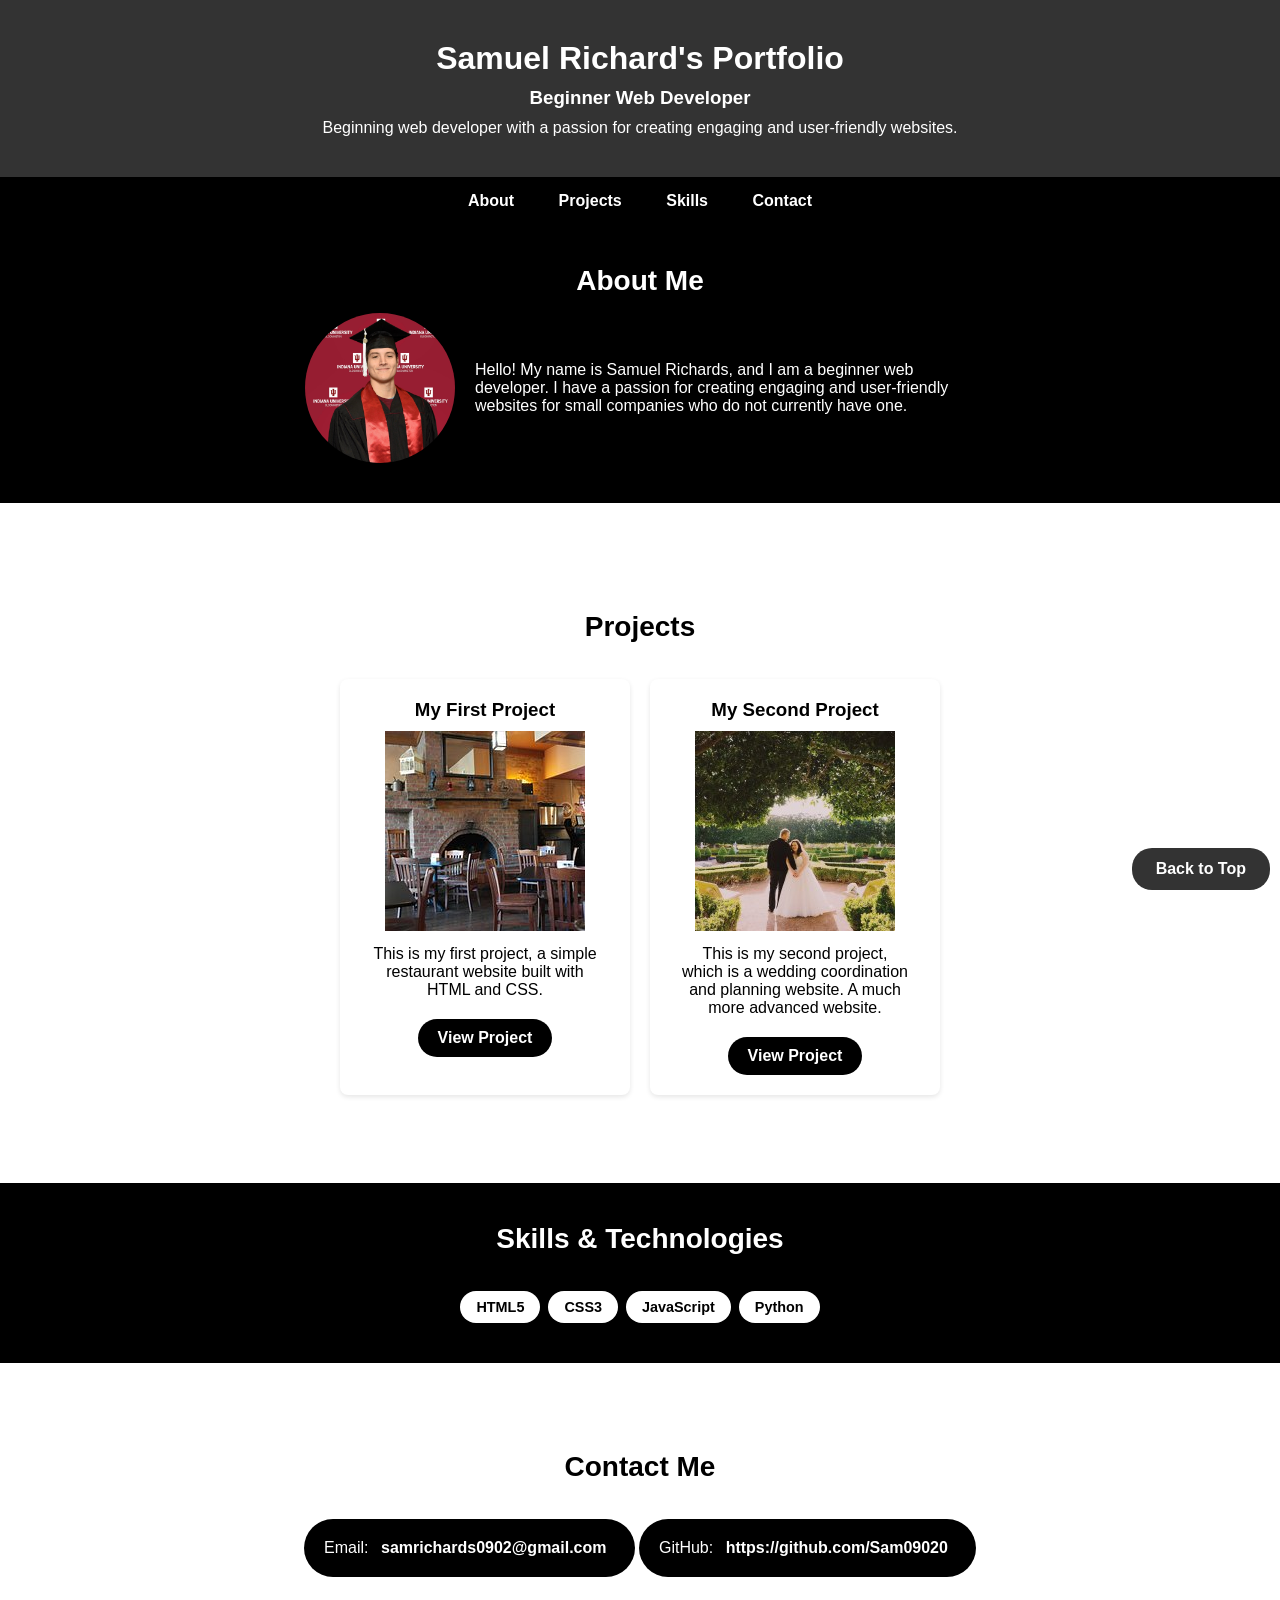
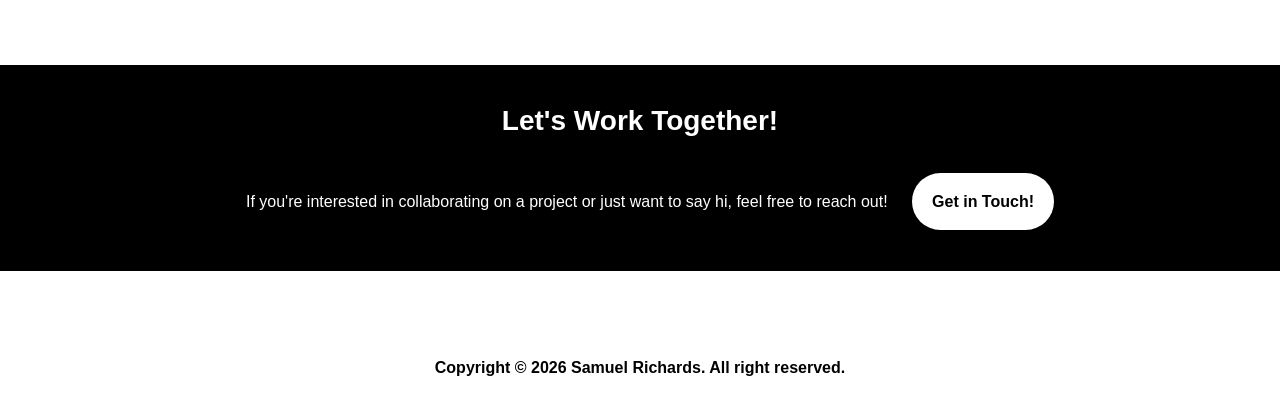
==== index.html @ c5b78bd3 "Added files" ====
<!DOCTYPE html>
<!--
    Name: Samuel Richards
    File Name: index.html
    Date: 4/3/2026
-->
<html lang="en">
  <head>
    <meta charset="UTF-8" />
    <meta name="viewport" content="width=device-width, initial-scale=1.0" />
    <title>Samuel Richard's Portfolio</title>
    <link rel="stylesheet" href="style.css" />
  </head>

  <body>
    <!-- The id attribute is unique in the document. Used for CSS and for navugaition links.-->
    <header id="home">
      <h1>Samuel Richard's Portfolio</h1>

      <h3 id = "tagline"> Beginner Web Developer</h3>
      <p id="tagline">
        Beginning web developer with a passion for creating engaging and user-friendly websites. 
        </p>
    </header>
 
    <nav>
        <a href="about">About </a>
        <a href="projects">Projects</a>
        <a href="skills">Skills</a>
        <a href="contact">Contact</a>
        
    </nav>
 
    <!-- no more than one <main> element without hidden attribute specified.-->
    <main>
      <section id="about">
        <h2>About Me</h2>
        <div class="about-content">
            <img
                src = "pic.jpg"
                alt = "Profile Picture"
            />
            <p>
                Hello! My name is Samuel Richards, and I am a beginner web developer. 
                I have a passion for creating engaging and user-friendly websites
                 for small companies who do not currently have one.
      </section>
 
      <section id="projects">
        <h2>Projects</h2>
        <div class="project-list">
            <div class="project-card">
                    <h3>My First Project</h3>
                    <img
                        src = "restaurantweb.jpg"
                        alt = "Project 1"
                    />
                    <p>This is my first project, a simple restaurant website built with HTML and CSS.</p>
                    <a href="rest.html">View Project</a>
            </div>
            <div class="project-card">
                    <h3>My Second Project</h3>
                    <img
                        src = "wedding.jpg"
                        alt = "Project 2"
                    />
                    <p>This is my second project, which is a wedding coordination and planning website. A much more advanced website.</p>
                    <a href="a">View Project</a>
            </div>
        </div>
      </section>
 
      <section id="skills">
        <h2>Skills & Technologies</h2>
        <ul>
           <li>HTML5</Li> 
            <li>CSS3</li>
            <li>JavaScript</li>
            <li>Python</li>
        </ul>
      </section>
 
      <section id="contact">
        <h2>Contact Me</h2>
        <p>Email: <a href="mailto:samrichards0902@gmail.com">samrichards0902@gmail.com</a></p>
        <p>GitHub: <a href="https://github.com/Sam09020">https://github.com/Sam09020</a></p>
      </section>
      
      <section class ="cta">
        <h2>Let's Work Together!</h2>
        <p>If you're interested in collaborating on a project or just want to say hi, feel free to reach out!</p>
        <a href="mailto:samrichards0902@gmail.com">Get in Touch!</a>
      </section>

    </main>

    <div id = "top">
        <a href="#home">Back to Top</a>
    </div>

    <footer>
        <p>Copyright &copy; 2026 Samuel Richards. All right reserved.</p>
    </footer>

  </body>
</html>
---- style.css ----
/*
Author: Sam Richards
Date: 4/3/2026
File Name: styles.css
*/

/* We'll add styles here during the course */

*{
    margin: 0;
    padding: 0;
    border: 0;
}

body {
    font-family: Arial, Helvetica, sans-serif;
    background-color: white;
    color: black; /* Text Color */

}


header {
    background-color: #333;
    color: white;
    padding: 40px;
    text-align: center;
}

header h1 {
    margin-bottom: 10px;
    font-size: 2rem;
}

header h3 {
    margin-bottom: 10px;
}

/* nav*/
nav{
    background-color: black;
    color: #fff;
    padding: 15px;
    text-align: center;
}

nav a {
    color: #fff;
    margin: 0 10px;
    border-radius: 20px;
    text-decoration: none;
    font-weight: bold;
    padding: 10px;
}
nav a:hover {
    background-color: gray;
}
 
 
#about {
    padding: 40px 20px;
    background-color: black;
    color: white;
    text-align: center;
    margin-top: auto;
}

#about h2 {
    background-color: black;
    color: white;
    
}

.about-content {
    display: flex;
    align-items: center;
    justify-content: center;
    gap: 20px;
    flex-wrap: wrap;
}

.about-content img {
    width: 150px;
    border-radius: 50%;
    object-fit: cover;
}

.about-content p {
    max-width: 500px;
    text-align: left;
}
 
 
/* Projects */
#projects {
    padding: 40px 20px;
    background-color: white;
    text-align: center;
}

#projects h2 {
    padding: 20px;
}

.project-list {
    display: flex;
    flex-wrap: wrap;
    gap: 20px;
    justify-content: center;
}

.project-card {
    background-color: white;
    padding: 20px;
    width: 250px;
    border-radius: 8px;
    box-shadow: 0 2px 5px rgba(0, 0, 0, 0.1);
}

.project-card h3 {
    margin-bottom: 10px;
}
 
.project-card.img{
    width: 200px;
    height: 200px;
}

.project-card a {
    padding: 10px 20px;
    background-color: black;
    text-decoration: none;
    font-weight: bold;
    display: inline-block;
    margin-top: 10px;
    color: white;
    text-decoration: none;
    border-radius: 20px;
}

.project-card a:hover {
    background-color: gray;
}

.project-card p {
    padding: 10px;
    display: flex;
    flex-wrap: wrap;
    justify-content: center;
}

footer {
    background-color: white;
    color: black;
    padding: 20px;
    text-align: center;
    padding-top: 40px;
    font-weight: bold;
    
}
 
 
/* skills */

#skills {
    padding: 40px 20px;
    background-color: black;
    color: white;
    text-align: center
}

#skills h2 {
    padding-bottom: 20px;
}

#skills ul {
    display: flex;
    align-items: center;
    justify-content: center;
    flex-wrap: wrap;
    gap: 0.5rem;
    list-style: none;
    padding: 0;
}

#skills li{
    background: white;
    color: black;
    padding: .5rem 1rem;
    border-radius: 20px;
    font-size: .9rem;
    font-weight: bold;
}


#contact {
    padding: 40px 20px;
    text-align: center;
    background-color: white;
}

#contact h2 {
    padding-bottom: 20px;
}

#contact p {
    display: inline-block;
    text-align: left;
    background-color: black;
    color: white;
    padding: 20px;
    border-radius: 30px;
    
}


#contact a {
    color: white;
    font-weight: bold;
    padding: 8px;
    border-radius: 20px;
    text-decoration: none;

}

#contact a:hover{
    background-color: gray;
}
 
 
.cta {
    padding: 40px 20px;
    color: white;
    background-color: black;
    text-align: center;
}

.cta h2 {
    padding-bottom: 20px;
}

.cta p {
    padding: 20px;
    display: inline-block;
    text-align: left;

}
.cta a {
    background-color: white;
    color: black;
    padding: 20px;
    border-radius: 30px;
    font-weight: bold;
    text-decoration: none;
    font-weight: bold;
}
 
 
#top {
    
    position: fixed;
    bottom: 10px;
    right: 10px;
}

#top a {
    display: inline-block;
    background-color:#333;
    color: white;
    padding: 0.75rem 1.5rem;
    border-radius: 20px;
    text-decoration: none;
    font-weight: bold;
    margin-top: 1rem;
    position: fixed;
    bottom: 10px;
    right: 10px;
}

#top a:hover {
    background-color: black;
}

section {
  margin: 3rem 0;
}
 
h2 {
  font-size: 1.75rem;
  margin-bottom: 1rem;
  font-weight: 600;
}
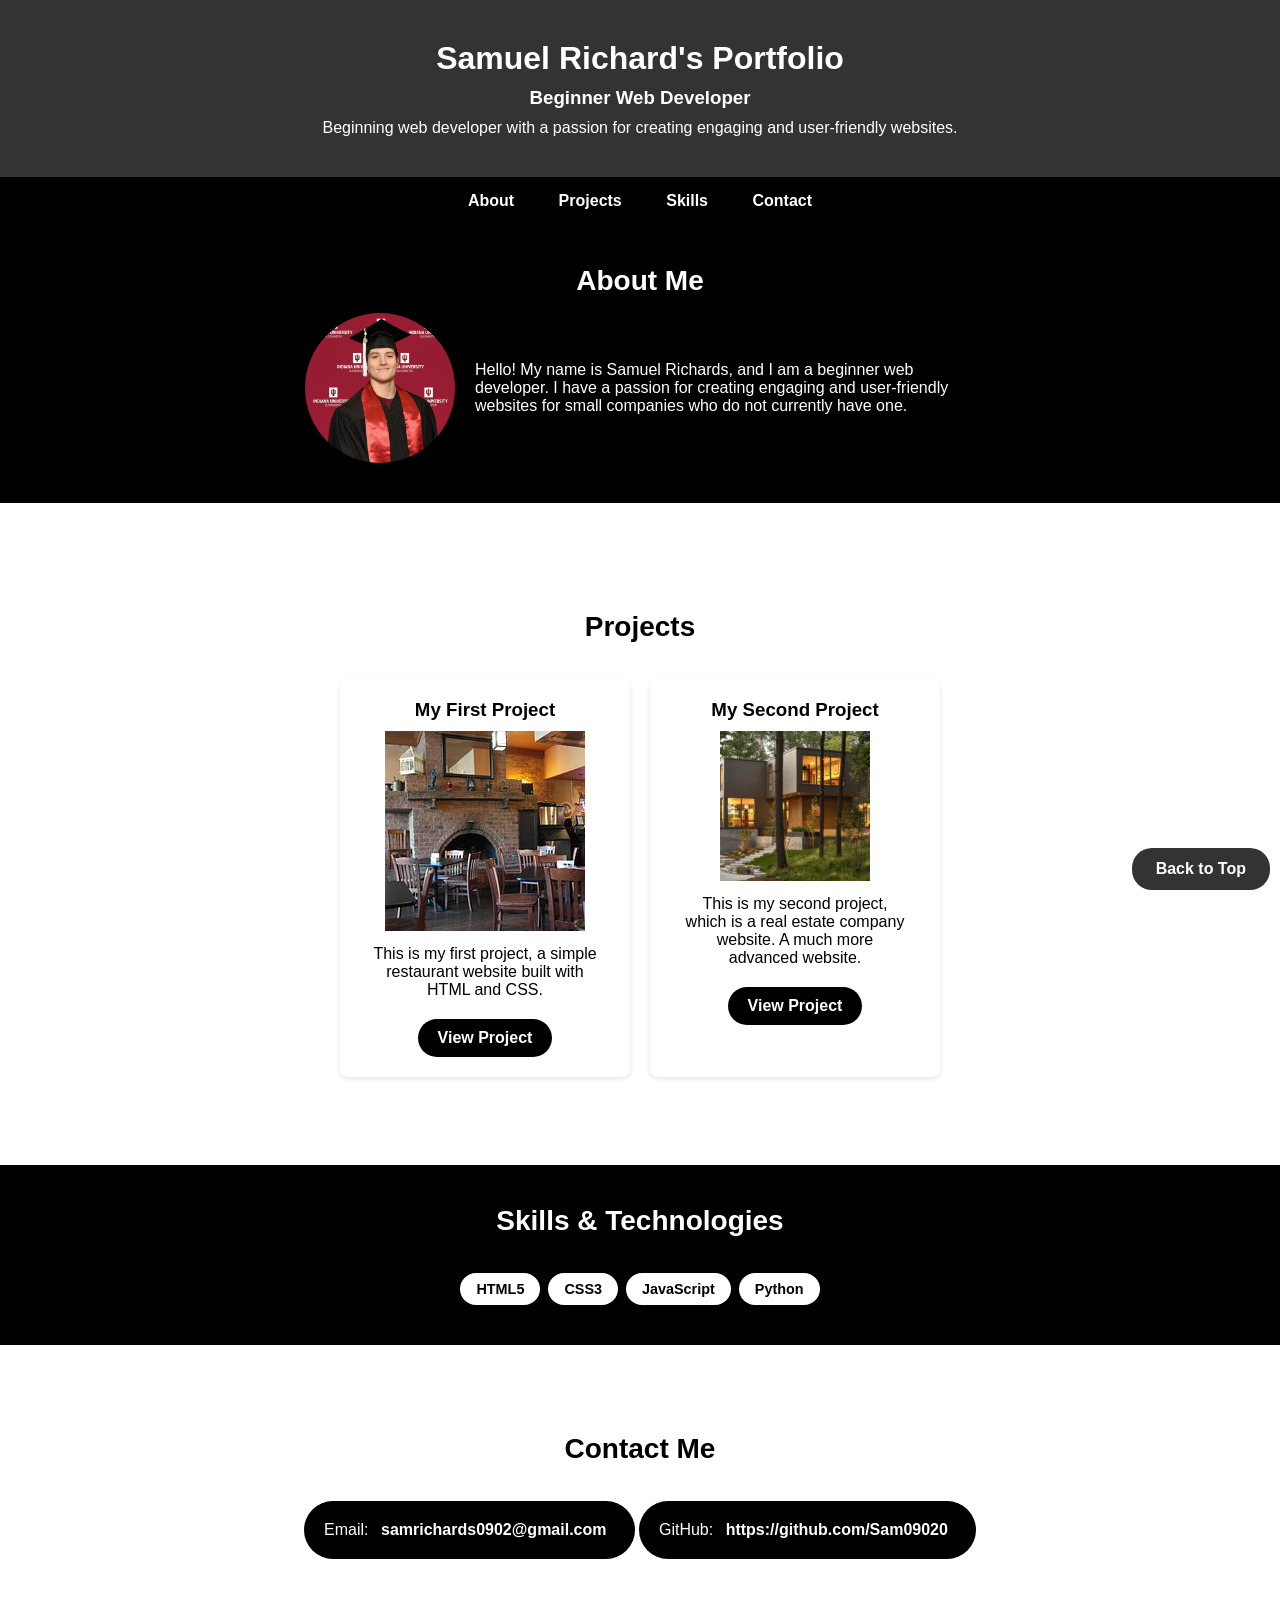
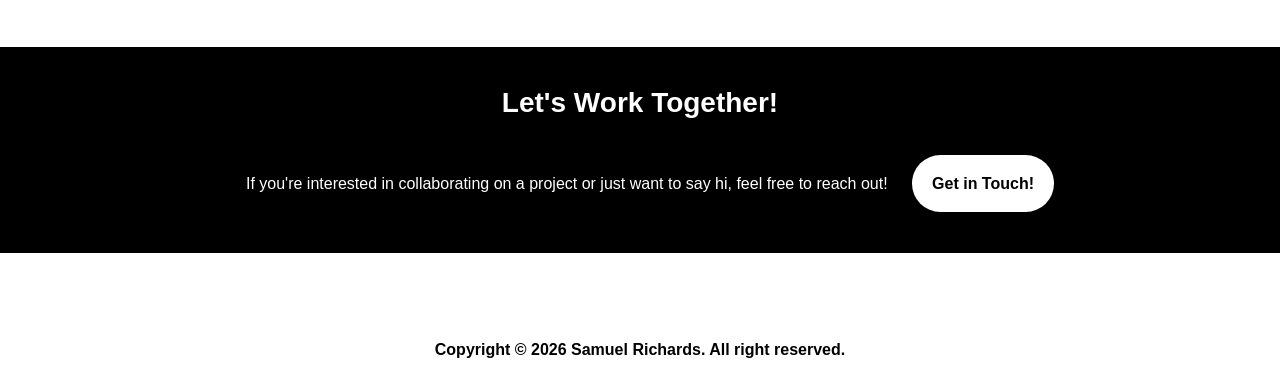
==== commit a4403bd3: "added realtor website" ====
--- a/index.html
+++ b/index.html
@@ -61,11 +61,11 @@
             <div class="project-card">
                     <h3>My Second Project</h3>
                     <img
-                        src = "wedding.jpg"
+                        src = "house1.png"
                         alt = "Project 2"
                     />
-                    <p>This is my second project, which is a wedding coordination and planning website. A much more advanced website.</p>
-                    <a href="a">View Project</a>
+                    <p>This is my second project, which is a real estate company website. A much more advanced website.</p>
+                    <a href="site_main.html">View Project</a>
             </div>
         </div>
       </section>
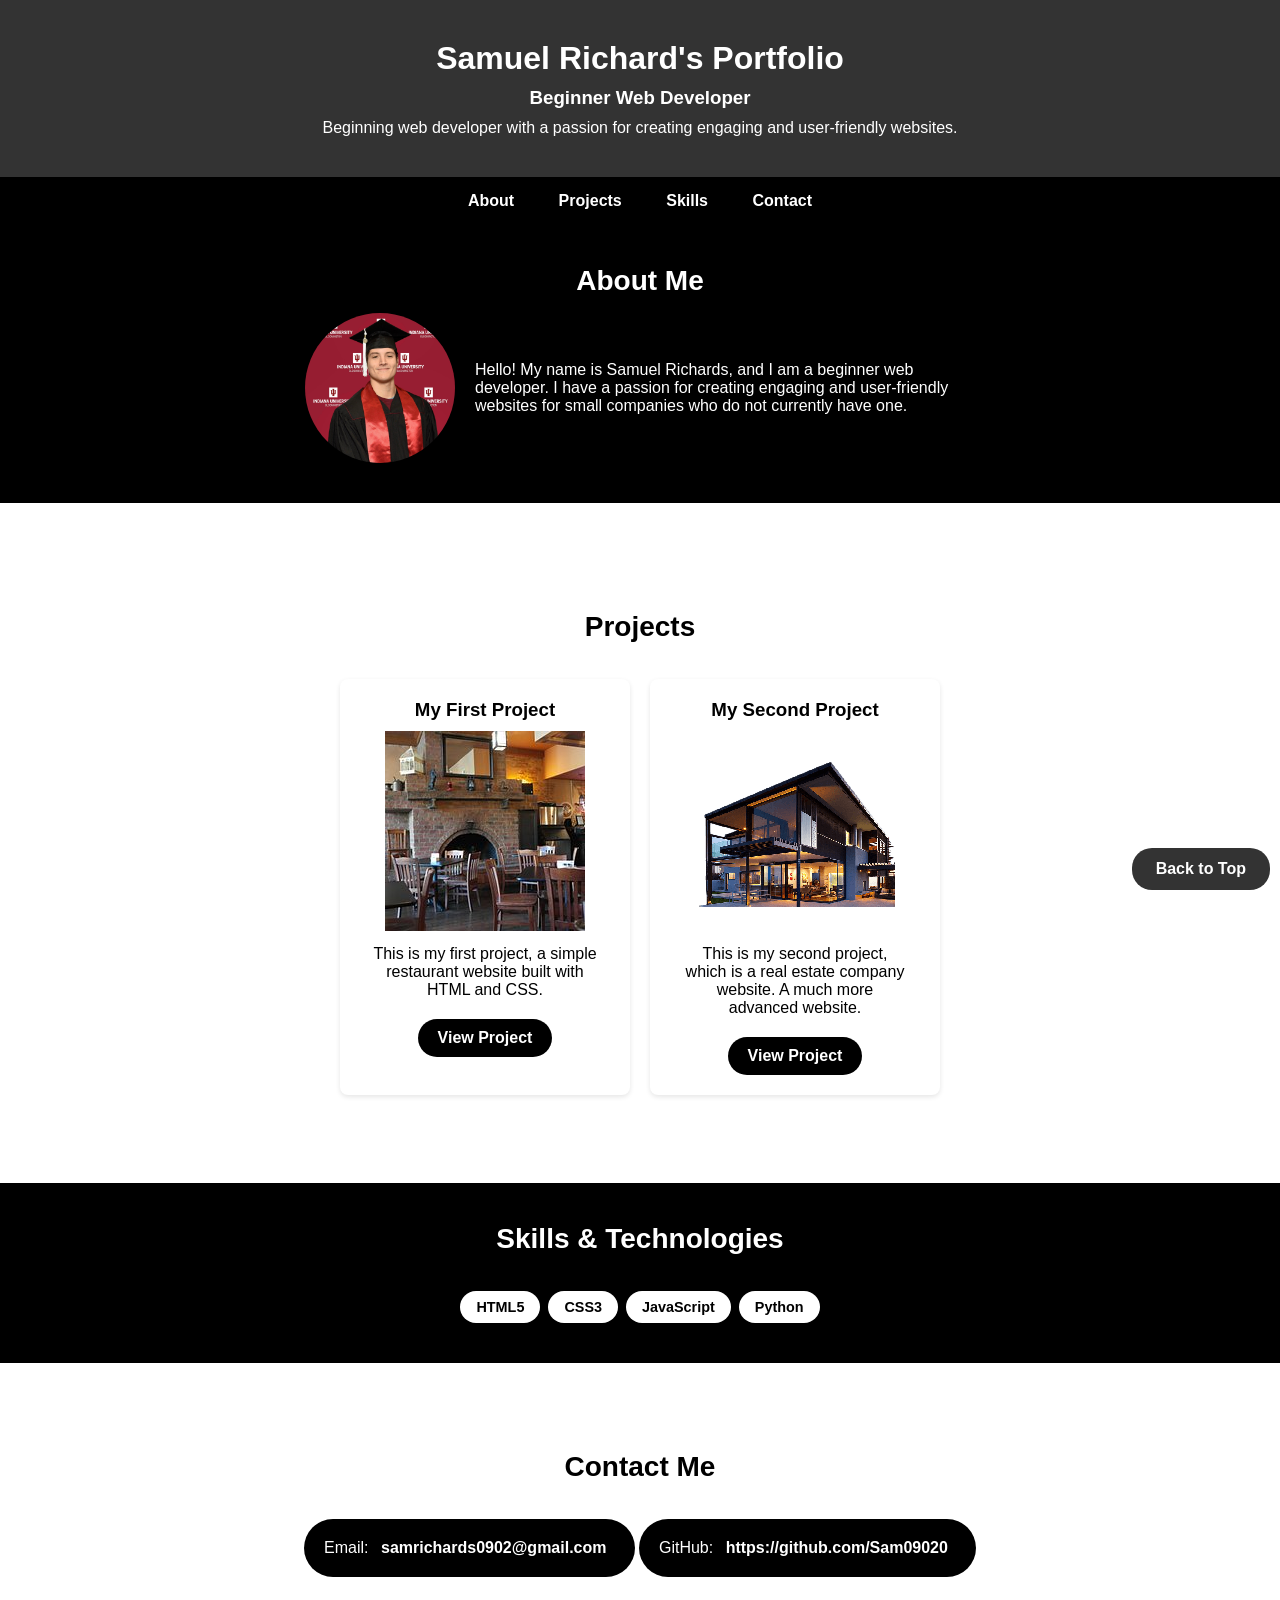
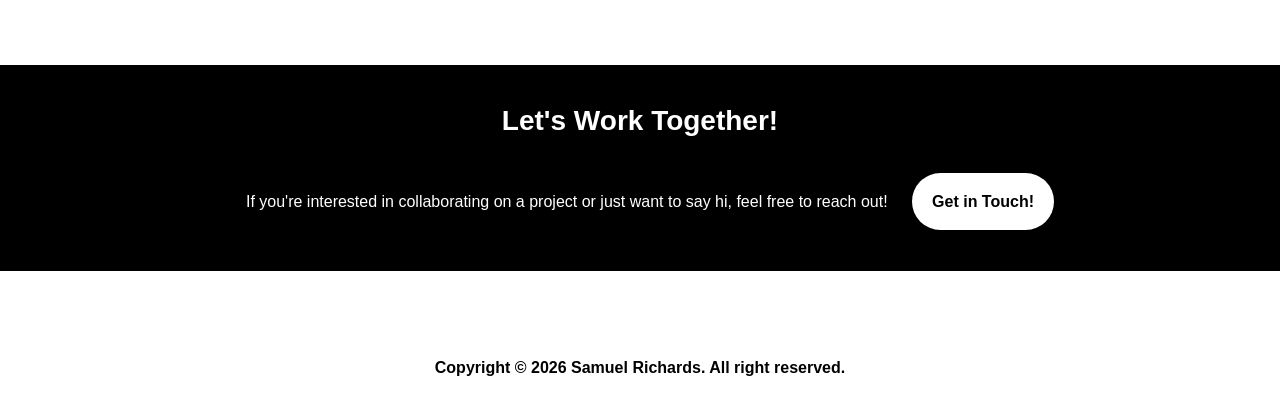
==== commit 629edb31: "fixed house on port landing" ====
--- a/index.html
+++ b/index.html
@@ -61,7 +61,7 @@
             <div class="project-card">
                     <h3>My Second Project</h3>
                     <img
-                        src = "house1.png"
+                        src = "house5.png"
                         alt = "Project 2"
                     />
                     <p>This is my second project, which is a real estate company website. A much more advanced website.</p>
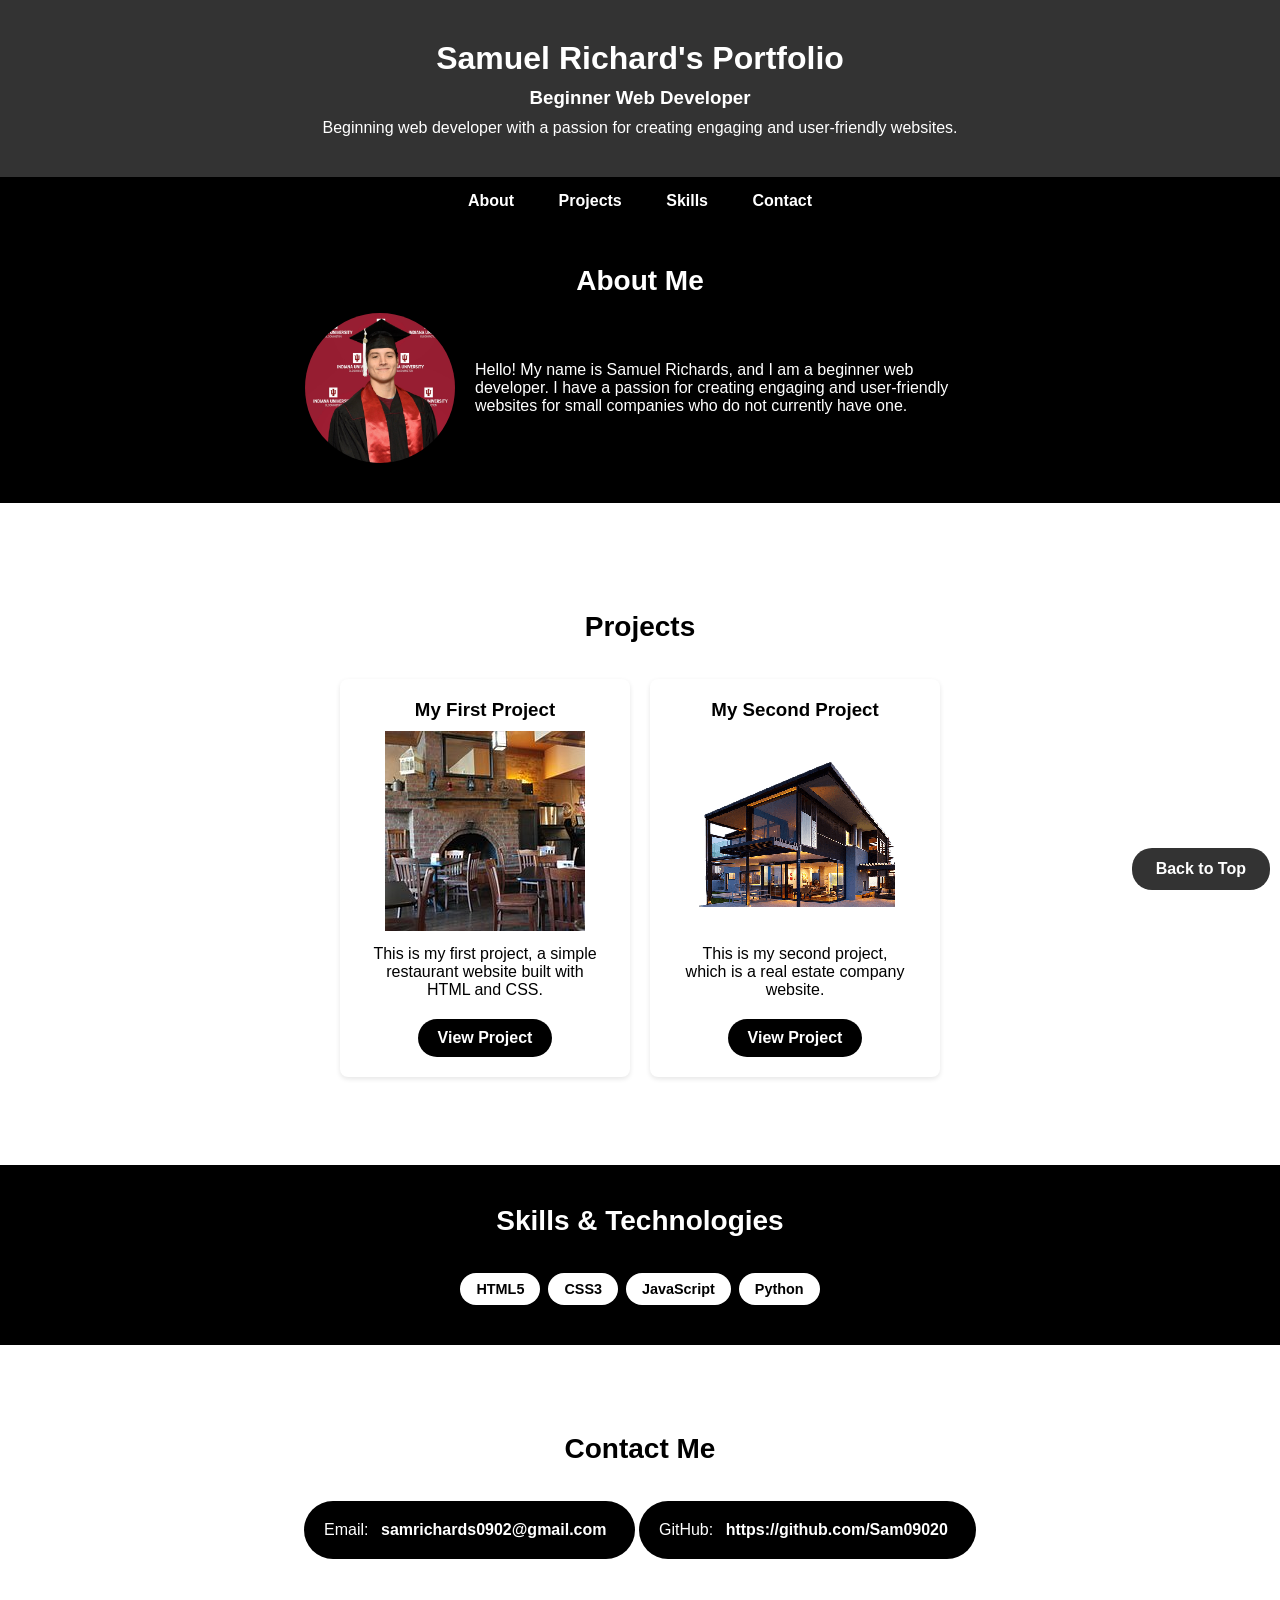
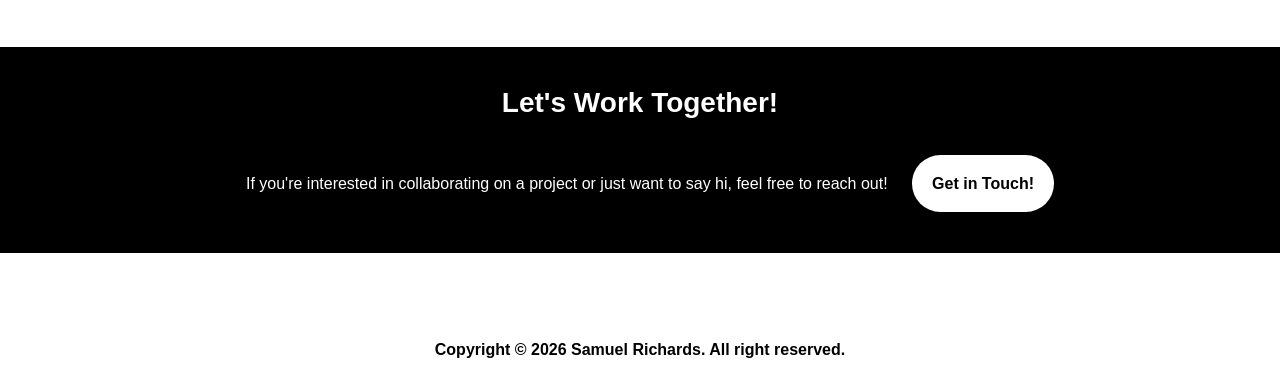
==== commit 247e5bca: "string change" ====
--- a/index.html
+++ b/index.html
@@ -64,7 +64,7 @@
                         src = "house5.png"
                         alt = "Project 2"
                     />
-                    <p>This is my second project, which is a real estate company website. A much more advanced website.</p>
+                    <p>This is my second project, which is a real estate company website.</p>
                     <a href="site_main.html">View Project</a>
             </div>
         </div>
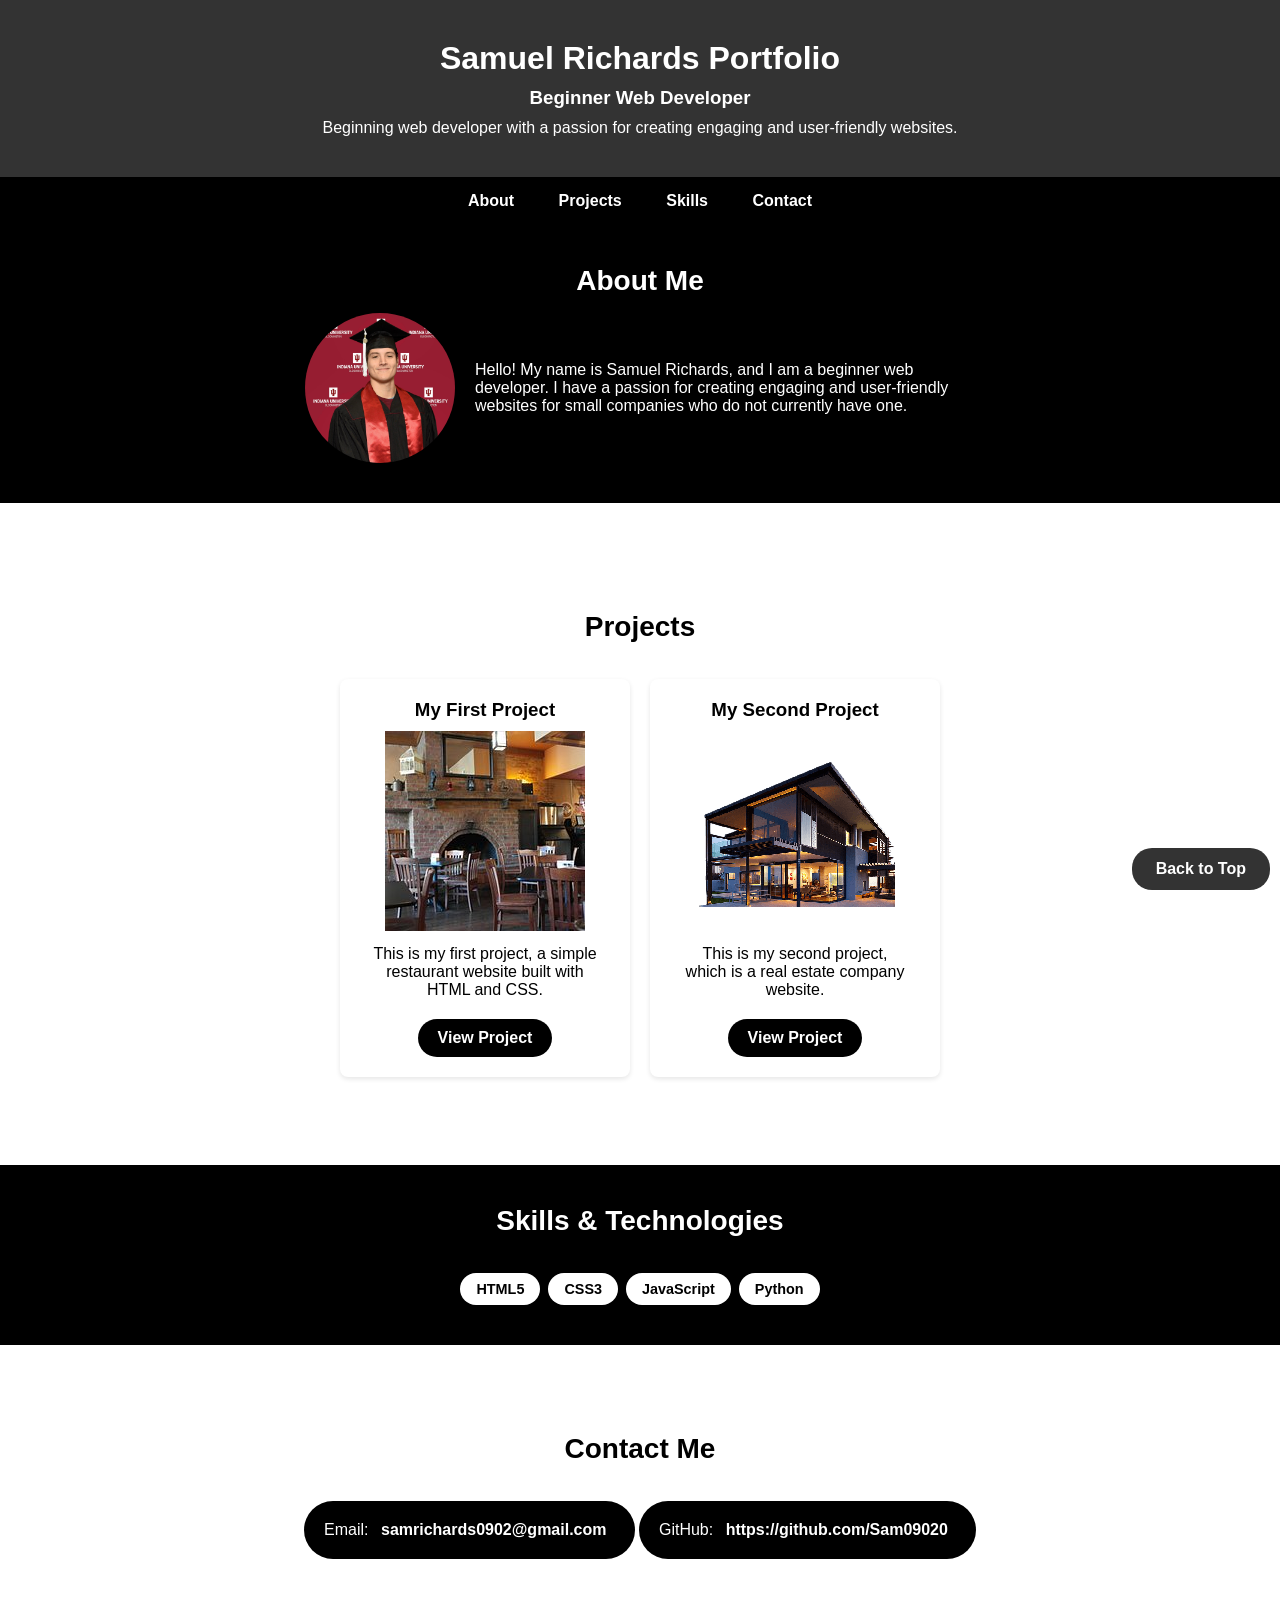
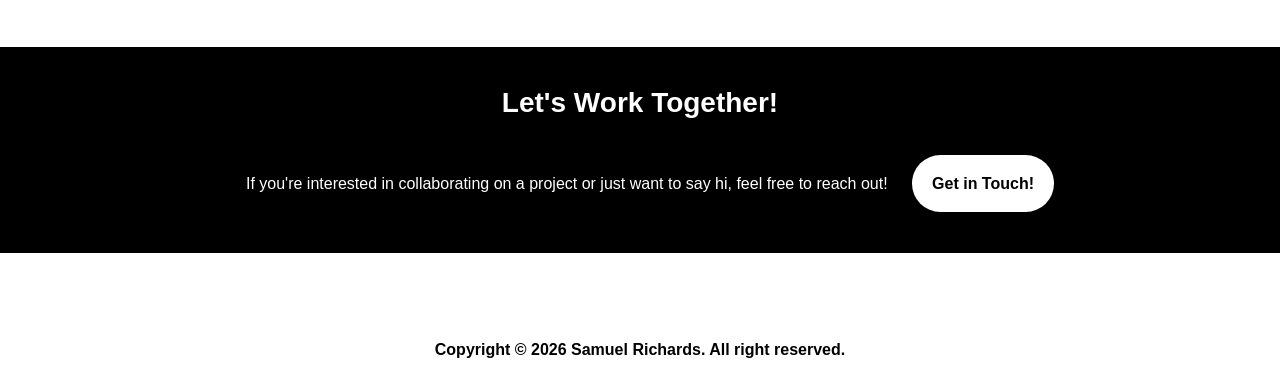
==== commit 77be8510: "final changes" ====
--- a/index.html
+++ b/index.html
@@ -8,14 +8,14 @@
   <head>
     <meta charset="UTF-8" />
     <meta name="viewport" content="width=device-width, initial-scale=1.0" />
-    <title>Samuel Richard's Portfolio</title>
+    <title>Samuel Richards Portfolio</title>
     <link rel="stylesheet" href="style.css" />
   </head>
 
   <body>
     <!-- The id attribute is unique in the document. Used for CSS and for navugaition links.-->
     <header id="home">
-      <h1>Samuel Richard's Portfolio</h1>
+      <h1>Samuel Richards Portfolio</h1>
 
       <h3 id = "tagline"> Beginner Web Developer</h3>
       <p id="tagline">
@@ -37,7 +37,7 @@
         <h2>About Me</h2>
         <div class="about-content">
             <img
-                src = "pic.jpg"
+                src = "port_img/pic.jpg"
                 alt = "Profile Picture"
             />
             <p>
@@ -52,7 +52,7 @@
             <div class="project-card">
                     <h3>My First Project</h3>
                     <img
-                        src = "restaurantweb.jpg"
+                        src = "port_img/restaurantweb.jpg"
                         alt = "Project 1"
                     />
                     <p>This is my first project, a simple restaurant website built with HTML and CSS.</p>
@@ -61,7 +61,7 @@
             <div class="project-card">
                     <h3>My Second Project</h3>
                     <img
-                        src = "house5.png"
+                        src = "port_img/house5.png"
                         alt = "Project 2"
                     />
                     <p>This is my second project, which is a real estate company website.</p>
